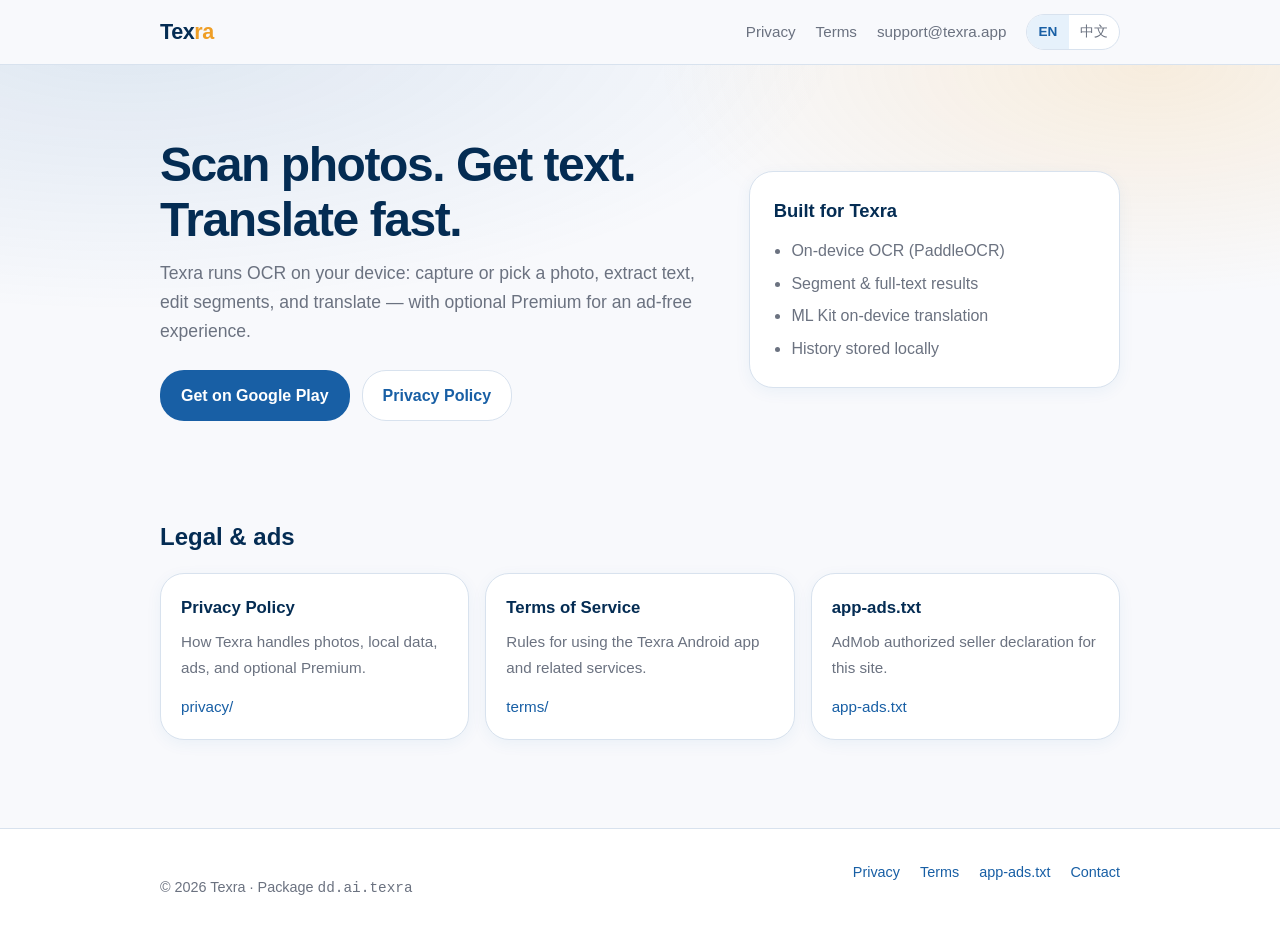
==== index.html @ 54b18ddc "texra pages" ====
<!DOCTYPE html>
<html lang="en">
<head>
  <meta charset="utf-8">
  <meta name="viewport" content="width=device-width, initial-scale=1">
  <title>Texra — Scan &amp; Recognize Text</title>
  <meta name="description" content="Texra is an on-device OCR app for scanning, recognizing, and translating text from photos.">
  <link rel="stylesheet" href="assets/css/styles.css">
  <link rel="canonical" href="https://xcat-hub.github.io/TexraWeb/">
</head>
<body>
  <header class="site-header">
    <div class="site-header__inner">
      <a class="brand" href="./">Tex<span class="brand__accent">ra</span></a>
      <nav class="nav" aria-label="Primary">
        <a href="privacy/"><span class="inline-en">Privacy</span><span class="inline-zh">隐私政策</span></a>
        <a href="terms/"><span class="inline-en">Terms</span><span class="inline-zh">服务条款</span></a>
        <a href="mailto:support@texra.app">support@texra.app</a>
        <div class="lang-switch" role="group" aria-label="Language">
          <button type="button" data-set-lang="en" aria-pressed="true">EN</button>
          <button type="button" data-set-lang="zh" aria-pressed="false">中文</button>
        </div>
      </nav>
    </div>
  </header>

  <main>
    <section class="hero">
      <div class="hero__inner">
        <div>
          <h1>
            <span data-i18n-en>Scan photos. Get text. Translate fast.</span>
            <span data-i18n-zh>拍照识字，一键翻译。</span>
          </h1>
          <p data-i18n-en>
            Texra runs OCR on your device: capture or pick a photo, extract text, edit segments,
            and translate — with optional Premium for an ad-free experience.
          </p>
          <p data-i18n-zh>
            Texra 在本地完成文字识别：拍照或从相册选择图片，提取文本、编辑段落并翻译。
            可选 Premium 获得无广告体验。
          </p>
          <div class="cta-row">
            <a class="btn btn--primary" href="https://play.google.com/store/apps/details?id=dd.ai.texra">
              <span class="inline-en">Get on Google Play</span>
              <span class="inline-zh">前往 Google Play</span>
            </a>
            <a class="btn btn--secondary" href="privacy/">
              <span class="inline-en">Privacy Policy</span>
              <span class="inline-zh">隐私政策</span>
            </a>
          </div>
        </div>
        <aside class="hero-card" aria-label="Highlights">
          <h2>
            <span class="inline-en">Built for Texra</span>
            <span class="inline-zh">为 Texra 打造</span>
          </h2>
          <ul>
            <li>
              <span class="inline-en">On-device OCR (PaddleOCR)</span>
              <span class="inline-zh">端侧 OCR（PaddleOCR）</span>
            </li>
            <li>
              <span class="inline-en">Segment &amp; full-text results</span>
              <span class="inline-zh">段落与全文结果</span>
            </li>
            <li>
              <span class="inline-en">ML Kit on-device translation</span>
              <span class="inline-zh">ML Kit 端侧翻译</span>
            </li>
            <li>
              <span class="inline-en">History stored locally</span>
              <span class="inline-zh">历史记录本地保存</span>
            </li>
          </ul>
        </aside>
      </div>
    </section>

    <section class="section">
      <div class="wrap">
        <h2>
          <span data-i18n-en>Legal &amp; ads</span>
          <span data-i18n-zh>法律与广告</span>
        </h2>
        <div class="grid-3">
          <article class="card">
            <h3>
              <span class="inline-en">Privacy Policy</span>
              <span class="inline-zh">隐私政策</span>
            </h3>
            <p data-i18n-en>How Texra handles photos, local data, ads, and optional Premium.</p>
            <p data-i18n-zh>说明 Texra 如何处理照片、本地数据、广告与可选 Premium。</p>
            <p style="margin-top:0.9rem"><a href="privacy/">privacy/</a></p>
          </article>
          <article class="card">
            <h3>
              <span class="inline-en">Terms of Service</span>
              <span class="inline-zh">服务条款</span>
            </h3>
            <p data-i18n-en>Rules for using the Texra Android app and related services.</p>
            <p data-i18n-zh>使用 Texra Android 应用及相关服务的约定。</p>
            <p style="margin-top:0.9rem"><a href="terms/">terms/</a></p>
          </article>
          <article class="card">
            <h3>app-ads.txt</h3>
            <p data-i18n-en>AdMob authorized seller declaration for this site.</p>
            <p data-i18n-zh>本站点的 AdMob 授权销售方声明。</p>
            <p style="margin-top:0.9rem"><a href="app-ads.txt">app-ads.txt</a></p>
          </article>
        </div>
      </div>
    </section>
  </main>

  <footer class="site-footer">
    <div class="site-footer__inner">
      <p>© <span id="year"></span> Texra · Package <code>dd.ai.texra</code></p>
      <nav aria-label="Footer">
        <a href="privacy/">Privacy</a>
        <a href="terms/">Terms</a>
        <a href="app-ads.txt">app-ads.txt</a>
        <a href="mailto:support@texra.app">Contact</a>
      </nav>
    </div>
  </footer>

  <script src="assets/js/i18n.js"></script>
  <script>document.getElementById("year").textContent = new Date().getFullYear();</script>
</body>
</html>
---- assets/css/styles.css ----
:root {
  --primary: #185fa5;
  --primary-pressed: #0a3f77;
  --accent: #ef9f27;
  --canvas: #f8f9fc;
  --surface: #ffffff;
  --surface-tint: #e6f1fb;
  --border: #d8e2ee;
  --text-primary: #042c53;
  --text-secondary: #6b7280;
  --text-disabled: #a7afba;
  --radius-sm: 12px;
  --radius-md: 16px;
  --radius-lg: 24px;
  --shadow-1: 0 4px 16px rgba(24, 95, 165, 0.06);
  --max: 720px;
  --max-wide: 960px;
  --font: "Segoe UI", "PingFang SC", "Hiragino Sans GB", "Microsoft YaHei", sans-serif;
}

*,
*::before,
*::after {
  box-sizing: border-box;
}

html {
  scroll-behavior: smooth;
}

body {
  margin: 0;
  font-family: var(--font);
  color: var(--text-primary);
  background: var(--canvas);
  line-height: 1.65;
  -webkit-font-smoothing: antialiased;
}

a {
  color: var(--primary);
  text-decoration: none;
}

a:hover {
  color: var(--primary-pressed);
  text-decoration: underline;
}

img {
  max-width: 100%;
  display: block;
}

.site-header {
  position: sticky;
  top: 0;
  z-index: 20;
  background: rgba(248, 249, 252, 0.92);
  backdrop-filter: blur(10px);
  border-bottom: 1px solid var(--border);
}

.site-header__inner,
.site-footer__inner,
.wrap {
  width: min(100% - 2rem, var(--max-wide));
  margin-inline: auto;
}

.site-header__inner {
  display: flex;
  align-items: center;
  justify-content: space-between;
  gap: 1rem;
  min-height: 64px;
}

.brand {
  display: inline-flex;
  align-items: baseline;
  gap: 0;
  font-weight: 700;
  font-size: 1.35rem;
  letter-spacing: -0.02em;
  color: var(--text-primary);
  text-decoration: none;
}

.brand:hover {
  text-decoration: none;
}

.brand__accent {
  color: var(--accent);
}

.nav {
  display: flex;
  flex-wrap: wrap;
  align-items: center;
  gap: 0.75rem 1.25rem;
  font-size: 0.95rem;
}

.nav a {
  color: var(--text-secondary);
  text-decoration: none;
}

.nav a:hover,
.nav a[aria-current="page"] {
  color: var(--primary);
}

.lang-switch {
  display: inline-flex;
  border: 1px solid var(--border);
  border-radius: 999px;
  overflow: hidden;
  background: var(--surface);
}

.lang-switch button {
  appearance: none;
  border: 0;
  background: transparent;
  color: var(--text-secondary);
  font: inherit;
  font-size: 0.85rem;
  padding: 0.35rem 0.7rem;
  cursor: pointer;
}

.lang-switch button[aria-pressed="true"] {
  background: var(--surface-tint);
  color: var(--primary);
  font-weight: 600;
}

.hero {
  padding: 4.5rem 0 3.5rem;
  background:
    radial-gradient(1200px 480px at 10% -10%, rgba(24, 95, 165, 0.12), transparent 60%),
    radial-gradient(900px 420px at 90% 0%, rgba(239, 159, 39, 0.14), transparent 55%),
    var(--canvas);
}

.hero__inner {
  width: min(100% - 2rem, var(--max-wide));
  margin-inline: auto;
  display: grid;
  gap: 2rem;
}

@media (min-width: 800px) {
  .hero__inner {
    grid-template-columns: 1.2fr 0.8fr;
    align-items: center;
  }
}

.hero h1 {
  margin: 0 0 0.75rem;
  font-size: clamp(2rem, 4vw, 3rem);
  line-height: 1.15;
  letter-spacing: -0.03em;
}

.hero p {
  margin: 0 0 1.5rem;
  color: var(--text-secondary);
  font-size: 1.1rem;
  max-width: 36rem;
}

.cta-row {
  display: flex;
  flex-wrap: wrap;
  gap: 0.75rem;
}

.btn {
  display: inline-flex;
  align-items: center;
  justify-content: center;
  gap: 0.4rem;
  min-height: 48px;
  padding: 0.7rem 1.25rem;
  border-radius: var(--radius-lg);
  font-weight: 600;
  text-decoration: none;
  border: 1px solid transparent;
  transition: background 0.15s ease, color 0.15s ease, border-color 0.15s ease;
}

.btn:hover {
  text-decoration: none;
}

.btn--primary {
  background: var(--primary);
  color: #fff;
}

.btn--primary:hover {
  background: var(--primary-pressed);
  color: #fff;
}

.btn--secondary {
  background: var(--surface);
  color: var(--primary);
  border-color: var(--border);
}

.btn--secondary:hover {
  background: var(--surface-tint);
  color: var(--primary-pressed);
}

.hero-card {
  background: var(--surface);
  border: 1px solid var(--border);
  border-radius: var(--radius-lg);
  box-shadow: var(--shadow-1);
  padding: 1.5rem;
}

.hero-card h2 {
  margin: 0 0 0.75rem;
  font-size: 1.15rem;
}

.hero-card ul {
  margin: 0;
  padding-left: 1.1rem;
  color: var(--text-secondary);
}

.hero-card li + li {
  margin-top: 0.4rem;
}

.section {
  padding: 2.5rem 0;
}

.section h2 {
  margin: 0 0 1rem;
  font-size: 1.5rem;
}

.grid-3 {
  display: grid;
  gap: 1rem;
}

@media (min-width: 720px) {
  .grid-3 {
    grid-template-columns: repeat(3, 1fr);
  }
}

.card {
  background: var(--surface);
  border: 1px solid var(--border);
  border-radius: var(--radius-lg);
  padding: 1.25rem;
  box-shadow: var(--shadow-1);
}

.card h3 {
  margin: 0 0 0.5rem;
  font-size: 1.05rem;
}

.card p {
  margin: 0;
  color: var(--text-secondary);
  font-size: 0.95rem;
}

.site-footer {
  margin-top: 3rem;
  border-top: 1px solid var(--border);
  background: var(--surface);
  padding: 2rem 0;
  color: var(--text-secondary);
  font-size: 0.9rem;
}

.site-footer__inner {
  display: flex;
  flex-wrap: wrap;
  gap: 1rem;
  justify-content: space-between;
}

.site-footer nav {
  display: flex;
  flex-wrap: wrap;
  gap: 0.75rem 1.25rem;
}

.legal {
  width: min(100% - 2rem, var(--max));
  margin: 2.5rem auto 4rem;
  background: var(--surface);
  border: 1px solid var(--border);
  border-radius: var(--radius-lg);
  box-shadow: var(--shadow-1);
  padding: 1.75rem 1.5rem 2rem;
}

@media (min-width: 640px) {
  .legal {
    padding: 2.25rem 2.5rem 2.75rem;
  }
}

.legal__meta {
  color: var(--text-secondary);
  font-size: 0.95rem;
  margin: 0 0 1.5rem;
}

.legal h1 {
  margin: 0 0 0.5rem;
  font-size: clamp(1.75rem, 3vw, 2.25rem);
  line-height: 1.2;
}

.legal h2 {
  margin: 2rem 0 0.75rem;
  font-size: 1.2rem;
}

.legal h3 {
  margin: 1.25rem 0 0.5rem;
  font-size: 1.05rem;
}

.legal p,
.legal li {
  color: var(--text-primary);
}

.legal ul {
  padding-left: 1.2rem;
}

.legal li + li {
  margin-top: 0.35rem;
}

.legal [data-lang] {
  display: none;
}

html[lang="en"] .legal [data-lang="en"],
html[lang="zh"] .legal [data-lang="zh"],
html[lang="en"] [data-i18n-en],
html[lang="zh"] [data-i18n-zh] {
  display: block;
}

html[lang="en"] [data-i18n-zh],
html[lang="zh"] [data-i18n-en] {
  display: none;
}

html[lang="en"] .inline-en,
html[lang="zh"] .inline-zh {
  display: inline;
}

html[lang="en"] .inline-zh,
html[lang="zh"] .inline-en {
  display: none;
}

.note {
  background: var(--surface-tint);
  border-radius: var(--radius-md);
  padding: 0.9rem 1rem;
  color: var(--text-secondary);
  font-size: 0.95rem;
}
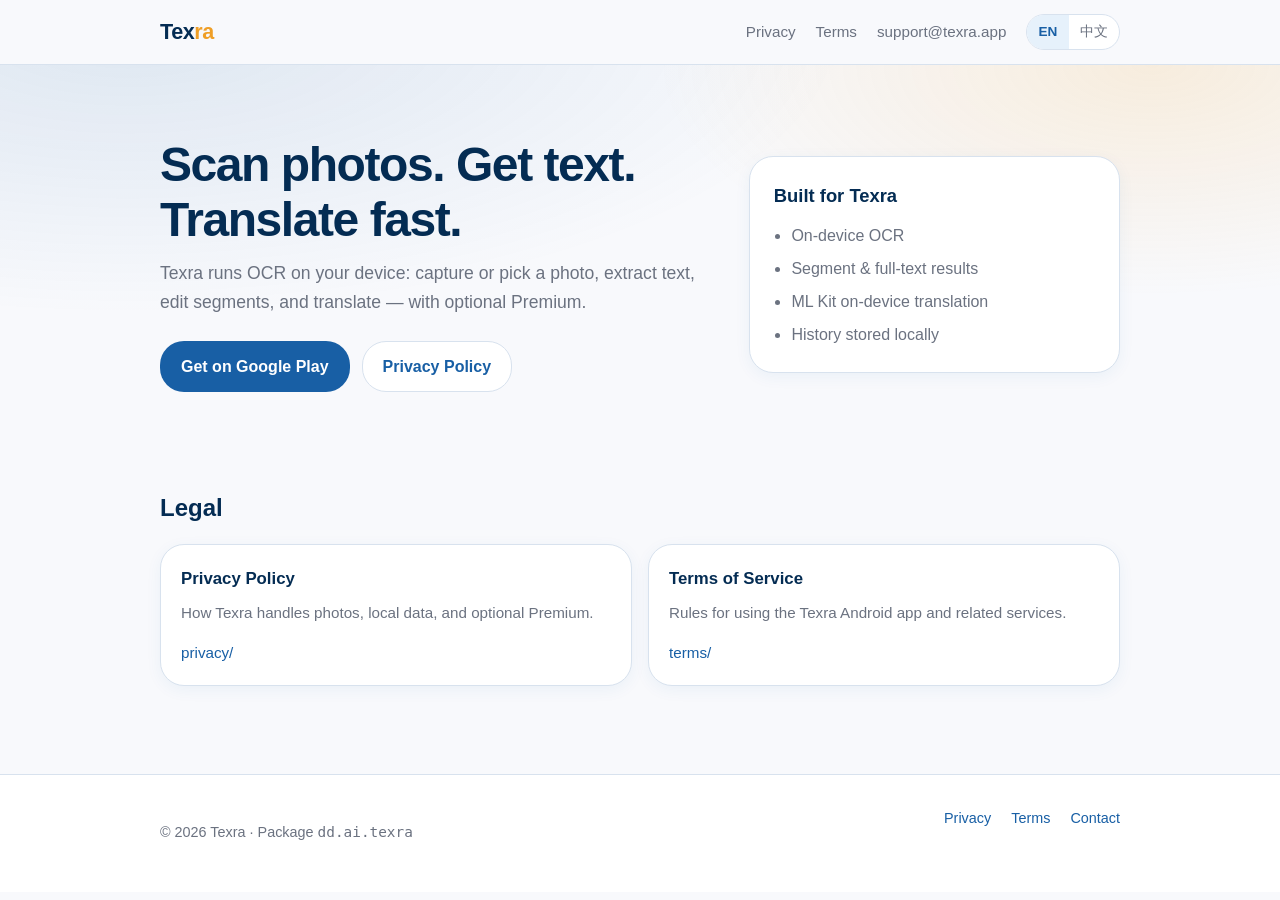
==== commit cb3323b9: "隐藏 PaddleOCR 技术点名与广告展示" ====
--- a/index.html
+++ b/index.html
@@ -34,11 +34,11 @@
           </h1>
           <p data-i18n-en>
             Texra runs OCR on your device: capture or pick a photo, extract text, edit segments,
-            and translate — with optional Premium for an ad-free experience.
+            and translate — with optional Premium.
           </p>
           <p data-i18n-zh>
             Texra 在本地完成文字识别：拍照或从相册选择图片，提取文本、编辑段落并翻译。
-            可选 Premium 获得无广告体验。
+            可选 Premium 解锁更多体验。
           </p>
           <div class="cta-row">
             <a class="btn btn--primary" href="https://play.google.com/store/apps/details?id=dd.ai.texra">
@@ -58,8 +58,8 @@
           </h2>
           <ul>
             <li>
-              <span class="inline-en">On-device OCR (PaddleOCR)</span>
-              <span class="inline-zh">端侧 OCR（PaddleOCR）</span>
+              <span class="inline-en">On-device OCR</span>
+              <span class="inline-zh">端侧文字识别</span>
             </li>
             <li>
               <span class="inline-en">Segment &amp; full-text results</span>
@@ -81,17 +81,17 @@
     <section class="section">
       <div class="wrap">
         <h2>
-          <span data-i18n-en>Legal &amp; ads</span>
-          <span data-i18n-zh>法律与广告</span>
+          <span data-i18n-en>Legal</span>
+          <span data-i18n-zh>法律信息</span>
         </h2>
-        <div class="grid-3">
+        <div class="grid-2">
           <article class="card">
             <h3>
               <span class="inline-en">Privacy Policy</span>
               <span class="inline-zh">隐私政策</span>
             </h3>
-            <p data-i18n-en>How Texra handles photos, local data, ads, and optional Premium.</p>
-            <p data-i18n-zh>说明 Texra 如何处理照片、本地数据、广告与可选 Premium。</p>
+            <p data-i18n-en>How Texra handles photos, local data, and optional Premium.</p>
+            <p data-i18n-zh>说明 Texra 如何处理照片、本地数据与可选 Premium。</p>
             <p style="margin-top:0.9rem"><a href="privacy/">privacy/</a></p>
           </article>
           <article class="card">
@@ -102,12 +102,6 @@
             <p data-i18n-en>Rules for using the Texra Android app and related services.</p>
             <p data-i18n-zh>使用 Texra Android 应用及相关服务的约定。</p>
             <p style="margin-top:0.9rem"><a href="terms/">terms/</a></p>
-          </article>
-          <article class="card">
-            <h3>app-ads.txt</h3>
-            <p data-i18n-en>AdMob authorized seller declaration for this site.</p>
-            <p data-i18n-zh>本站点的 AdMob 授权销售方声明。</p>
-            <p style="margin-top:0.9rem"><a href="app-ads.txt">app-ads.txt</a></p>
           </article>
         </div>
       </div>
@@ -120,7 +114,6 @@
       <nav aria-label="Footer">
         <a href="privacy/">Privacy</a>
         <a href="terms/">Terms</a>
-        <a href="app-ads.txt">app-ads.txt</a>
         <a href="mailto:support@texra.app">Contact</a>
       </nav>
     </div>
--- a/assets/css/styles.css
+++ b/assets/css/styles.css
@@ -251,14 +251,14 @@
   font-size: 1.5rem;
 }
 
-.grid-3 {
+.grid-2 {
   display: grid;
   gap: 1rem;
 }
 
 @media (min-width: 720px) {
-  .grid-3 {
-    grid-template-columns: repeat(3, 1fr);
+  .grid-2 {
+    grid-template-columns: repeat(2, 1fr);
   }
 }
 
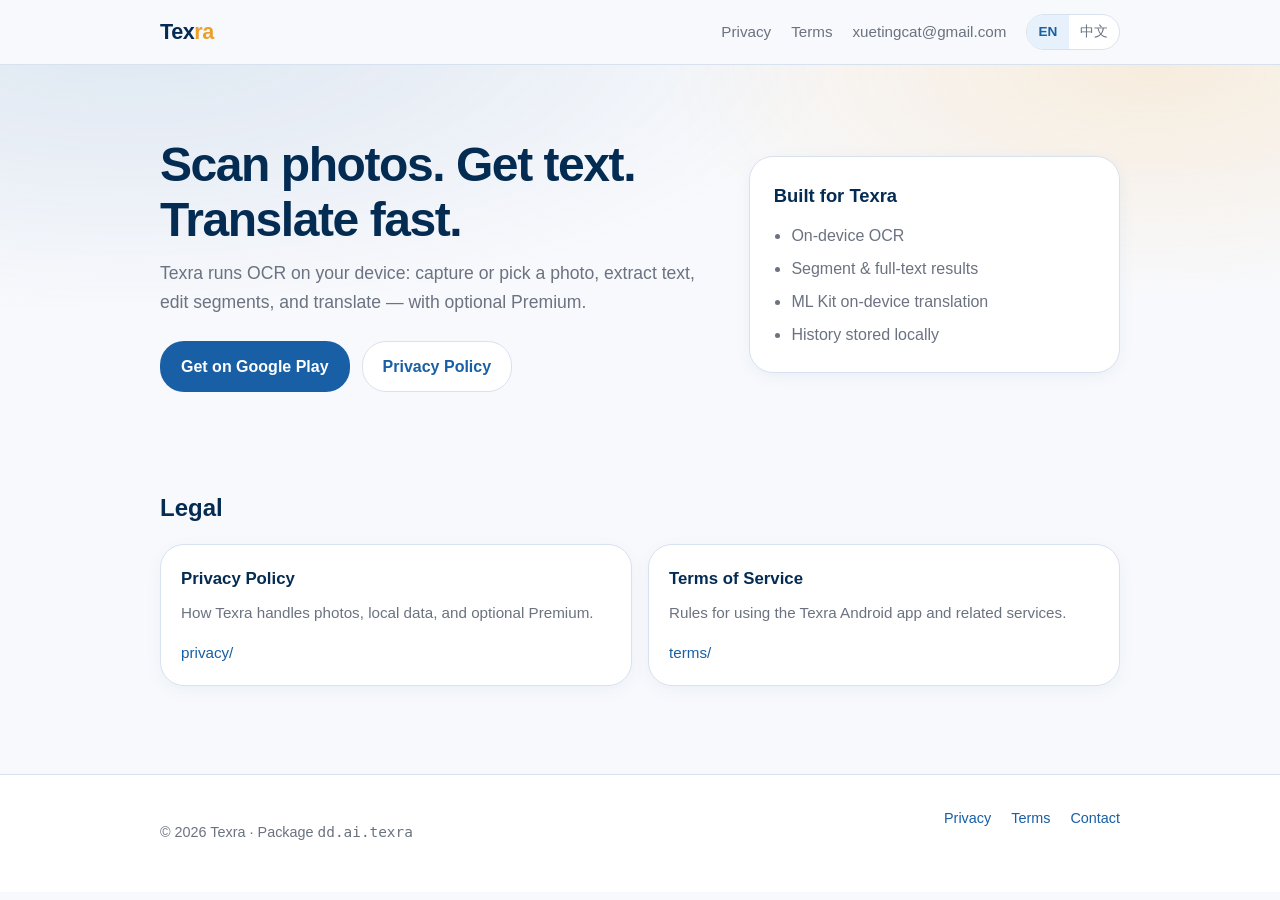
==== commit c647c1a4: "联系邮箱改为 xuetingcat@gmail.com" ====
--- a/index.html
+++ b/index.html
@@ -15,7 +15,7 @@
       <nav class="nav" aria-label="Primary">
         <a href="privacy/"><span class="inline-en">Privacy</span><span class="inline-zh">隐私政策</span></a>
         <a href="terms/"><span class="inline-en">Terms</span><span class="inline-zh">服务条款</span></a>
-        <a href="mailto:support@texra.app">support@texra.app</a>
+        <a href="mailto:xuetingcat@gmail.com">xuetingcat@gmail.com</a>
         <div class="lang-switch" role="group" aria-label="Language">
           <button type="button" data-set-lang="en" aria-pressed="true">EN</button>
           <button type="button" data-set-lang="zh" aria-pressed="false">中文</button>
@@ -114,7 +114,7 @@
       <nav aria-label="Footer">
         <a href="privacy/">Privacy</a>
         <a href="terms/">Terms</a>
-        <a href="mailto:support@texra.app">Contact</a>
+        <a href="mailto:xuetingcat@gmail.com">Contact</a>
       </nav>
     </div>
   </footer>
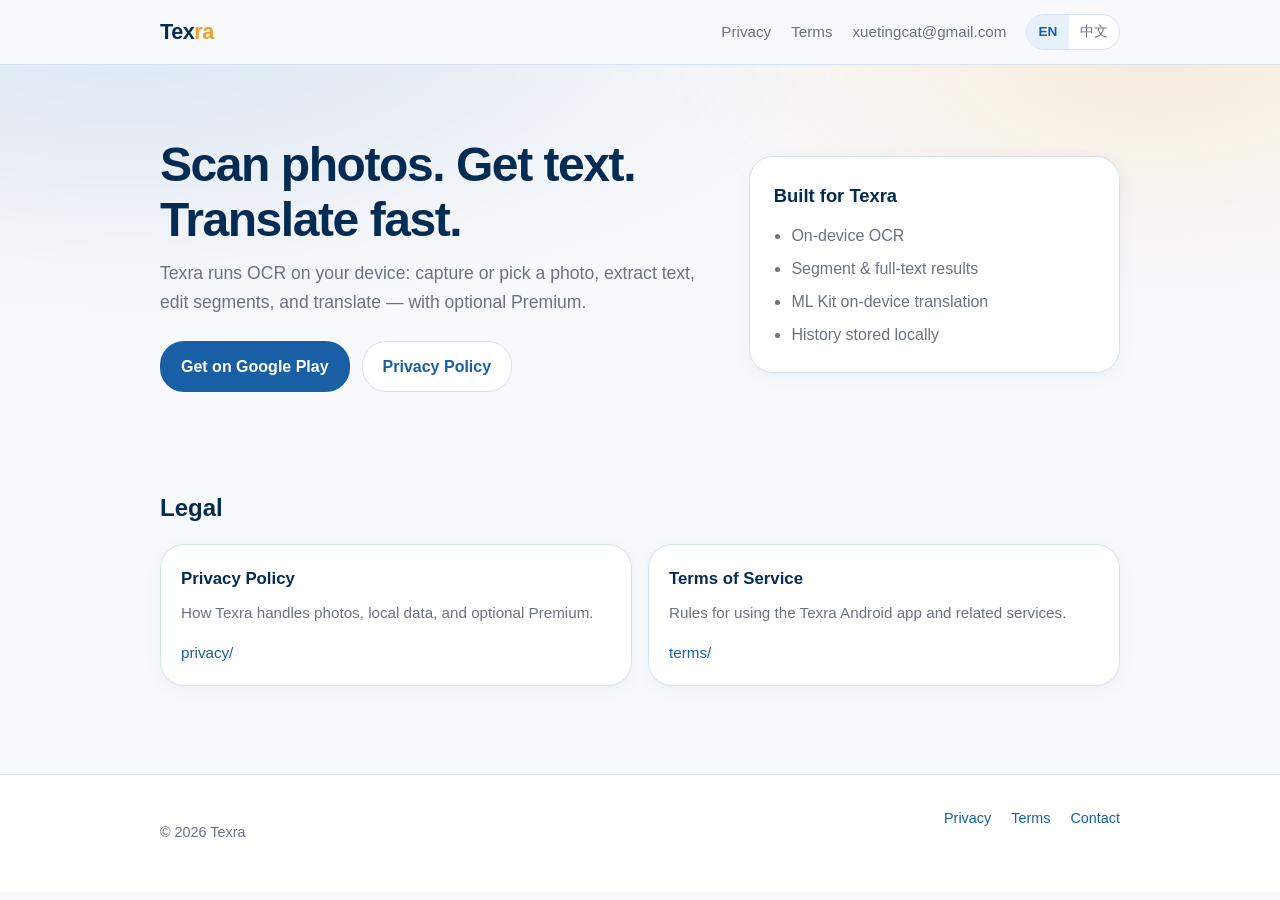
==== commit 2f175e87: "remove package name from site" ====
--- a/index.html
+++ b/index.html
@@ -110,7 +110,7 @@
 
   <footer class="site-footer">
     <div class="site-footer__inner">
-      <p>© <span id="year"></span> Texra · Package <code>dd.ai.texra</code></p>
+      <p>© <span id="year"></span> Texra</p>
       <nav aria-label="Footer">
         <a href="privacy/">Privacy</a>
         <a href="terms/">Terms</a>
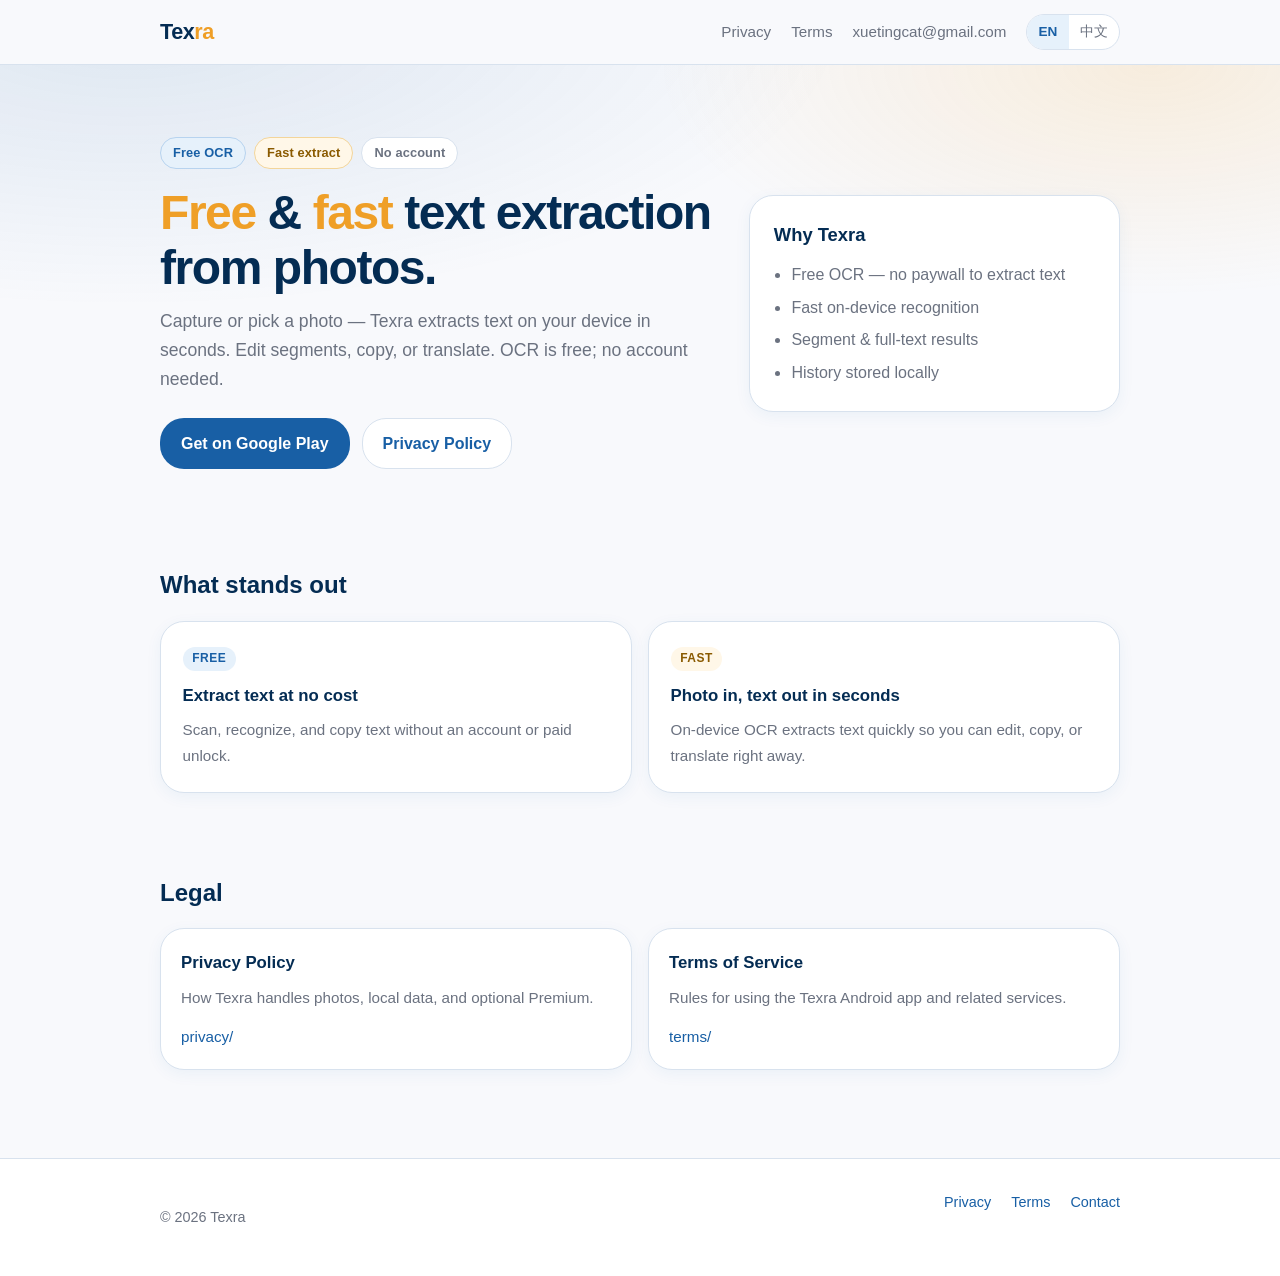
==== commit cf60e6c7: "[what]update" ====
--- a/index.html
+++ b/index.html
@@ -3,8 +3,8 @@
 <head>
   <meta charset="utf-8">
   <meta name="viewport" content="width=device-width, initial-scale=1">
-  <title>Texra — Scan &amp; Recognize Text</title>
-  <meta name="description" content="Texra is an on-device OCR app for scanning, recognizing, and translating text from photos.">
+  <title>Texra — Free &amp; Fast Text Extraction</title>
+  <meta name="description" content="Texra is a free on-device OCR app. Snap or pick a photo and extract text in seconds — no account required.">
   <link rel="stylesheet" href="assets/css/styles.css">
   <link rel="canonical" href="https://xcat-hub.github.io/TexraWeb/">
 </head>
@@ -28,17 +28,31 @@
     <section class="hero">
       <div class="hero__inner">
         <div>
+          <p class="hero-pills" aria-label="Highlights">
+            <span class="pill pill--accent">
+              <span class="inline-en">Free OCR</span>
+              <span class="inline-zh">完全免费</span>
+            </span>
+            <span class="pill pill--fast">
+              <span class="inline-en">Fast extract</span>
+              <span class="inline-zh">快速识字</span>
+            </span>
+            <span class="pill">
+              <span class="inline-en">No account</span>
+              <span class="inline-zh">无需注册</span>
+            </span>
+          </p>
           <h1>
-            <span data-i18n-en>Scan photos. Get text. Translate fast.</span>
-            <span data-i18n-zh>拍照识字，一键翻译。</span>
+            <span data-i18n-en><em class="hl">Free</em> &amp; <em class="hl">fast</em> text extraction from photos.</span>
+            <span data-i18n-zh><em class="hl">免费</em>、<em class="hl">快速</em>提取识别文字。</span>
           </h1>
           <p data-i18n-en>
-            Texra runs OCR on your device: capture or pick a photo, extract text, edit segments,
-            and translate — with optional Premium.
+            Capture or pick a photo — Texra extracts text on your device in seconds.
+            Edit segments, copy, or translate. OCR is free; no account needed.
           </p>
           <p data-i18n-zh>
-            Texra 在本地完成文字识别：拍照或从相册选择图片，提取文本、编辑段落并翻译。
-            可选 Premium 解锁更多体验。
+            拍照或从相册选图，Texra 在本地几秒内提取识别文字。
+            可编辑段落、复制或翻译。识别免费，无需注册。
           </p>
           <div class="cta-row">
             <a class="btn btn--primary" href="https://play.google.com/store/apps/details?id=dd.ai.texra">
@@ -53,21 +67,21 @@
         </div>
         <aside class="hero-card" aria-label="Highlights">
           <h2>
-            <span class="inline-en">Built for Texra</span>
-            <span class="inline-zh">为 Texra 打造</span>
+            <span class="inline-en">Why Texra</span>
+            <span class="inline-zh">为什么选 Texra</span>
           </h2>
           <ul>
             <li>
-              <span class="inline-en">On-device OCR</span>
-              <span class="inline-zh">端侧文字识别</span>
+              <span class="inline-en">Free OCR — no paywall to extract text</span>
+              <span class="inline-zh">文字识别免费，提取不设门槛</span>
+            </li>
+            <li>
+              <span class="inline-en">Fast on-device recognition</span>
+              <span class="inline-zh">端侧快速提取识别文字</span>
             </li>
             <li>
               <span class="inline-en">Segment &amp; full-text results</span>
               <span class="inline-zh">段落与全文结果</span>
-            </li>
-            <li>
-              <span class="inline-en">ML Kit on-device translation</span>
-              <span class="inline-zh">ML Kit 端侧翻译</span>
             </li>
             <li>
               <span class="inline-en">History stored locally</span>
@@ -75,6 +89,41 @@
             </li>
           </ul>
         </aside>
+      </div>
+    </section>
+
+    <section class="section">
+      <div class="wrap">
+        <h2>
+          <span data-i18n-en>What stands out</span>
+          <span data-i18n-zh>核心亮点</span>
+        </h2>
+        <div class="grid-2 highlights">
+          <article class="card card--feature">
+            <p class="card__label">
+              <span class="inline-en">Free</span>
+              <span class="inline-zh">免费</span>
+            </p>
+            <h3>
+              <span class="inline-en">Extract text at no cost</span>
+              <span class="inline-zh">识别提取不收费</span>
+            </h3>
+            <p data-i18n-en>Scan, recognize, and copy text without an account or paid unlock.</p>
+            <p data-i18n-zh>拍照识别、提取和复制文字，无需注册，也不用付费解锁。</p>
+          </article>
+          <article class="card card--feature">
+            <p class="card__label card__label--accent">
+              <span class="inline-en">Fast</span>
+              <span class="inline-zh">快速</span>
+            </p>
+            <h3>
+              <span class="inline-en">Photo in, text out in seconds</span>
+              <span class="inline-zh">拍照即识别，秒出文字</span>
+            </h3>
+            <p data-i18n-en>On-device OCR extracts text quickly so you can edit, copy, or translate right away.</p>
+            <p data-i18n-zh>端侧快速提取识别文字，立刻编辑、复制或翻译，不用等上传。</p>
+          </article>
+        </div>
       </div>
     </section>
 
--- a/assets/css/styles.css
+++ b/assets/css/styles.css
@@ -160,11 +160,52 @@
   }
 }
 
+.hero .hero-pills {
+  display: flex;
+  flex-wrap: wrap;
+  gap: 0.5rem;
+  margin: 0 0 1rem;
+  max-width: none;
+  font-size: inherit;
+  color: inherit;
+}
+
+.pill {
+  display: inline-flex;
+  align-items: center;
+  min-height: 32px;
+  padding: 0.2rem 0.75rem;
+  border-radius: 999px;
+  border: 1px solid var(--border);
+  background: var(--surface);
+  color: var(--text-secondary);
+  font-size: 0.8rem;
+  font-weight: 600;
+  letter-spacing: 0.01em;
+}
+
+.pill--accent {
+  background: var(--surface-tint);
+  border-color: #b7d3ef;
+  color: var(--primary);
+}
+
+.pill--fast {
+  background: #fff7e8;
+  border-color: #f3d59a;
+  color: #8a5a00;
+}
+
 .hero h1 {
   margin: 0 0 0.75rem;
   font-size: clamp(2rem, 4vw, 3rem);
   line-height: 1.15;
   letter-spacing: -0.03em;
+}
+
+.hero h1 .hl {
+  font-style: normal;
+  color: var(--accent);
 }
 
 .hero p {
@@ -281,6 +322,32 @@
   font-size: 0.95rem;
 }
 
+.highlights {
+  align-items: stretch;
+}
+
+.card--feature {
+  padding: 1.4rem 1.35rem 1.5rem;
+}
+
+.card .card__label {
+  display: inline-flex;
+  margin: 0 0 0.65rem;
+  padding: 0.15rem 0.6rem;
+  border-radius: 999px;
+  background: var(--surface-tint);
+  color: var(--primary);
+  font-size: 0.75rem;
+  font-weight: 700;
+  letter-spacing: 0.04em;
+  text-transform: uppercase;
+}
+
+.card .card__label--accent {
+  background: #fff7e8;
+  color: #8a5a00;
+}
+
 .site-footer {
   margin-top: 3rem;
   border-top: 1px solid var(--border);
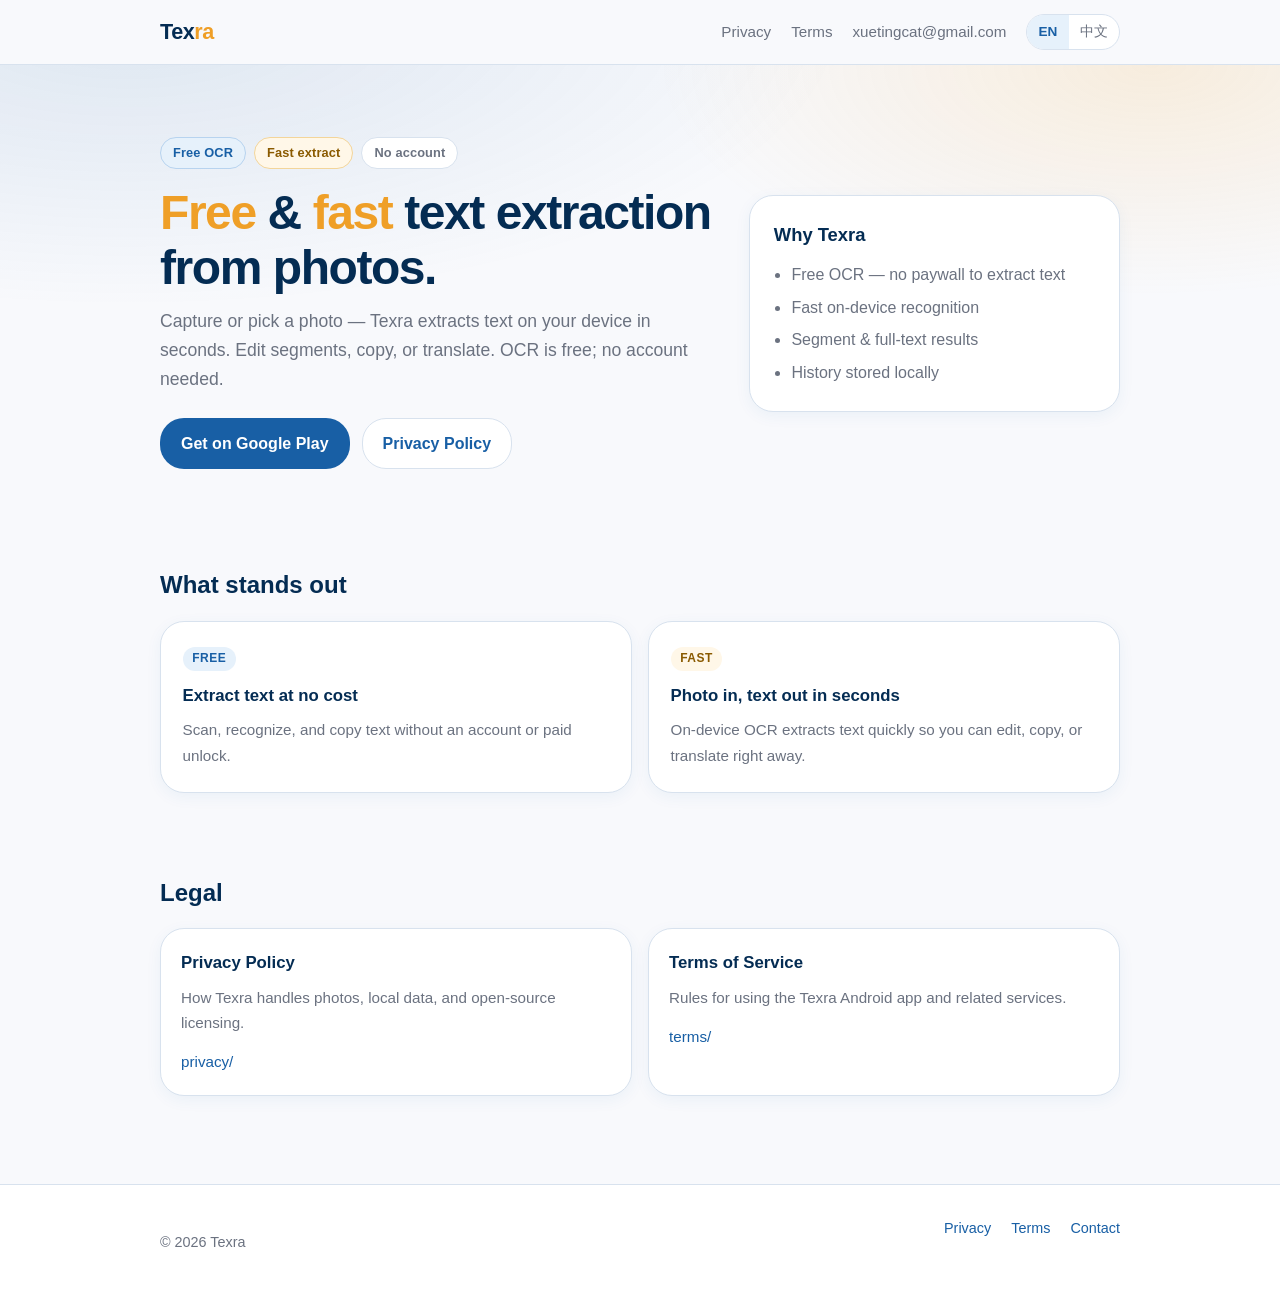
==== commit d0a0f1d7: "remove Premium/AdMob/ads references for open-source free release" ====
--- a/index.html
+++ b/index.html
@@ -139,8 +139,8 @@
               <span class="inline-en">Privacy Policy</span>
               <span class="inline-zh">隐私政策</span>
             </h3>
-            <p data-i18n-en>How Texra handles photos, local data, and optional Premium.</p>
-            <p data-i18n-zh>说明 Texra 如何处理照片、本地数据与可选 Premium。</p>
+            <p data-i18n-en>How Texra handles photos, local data, and open-source licensing.</p>
+            <p data-i18n-zh>说明 Texra 如何处理照片、本地数据与开源许可。</p>
             <p style="margin-top:0.9rem"><a href="privacy/">privacy/</a></p>
           </article>
           <article class="card">
